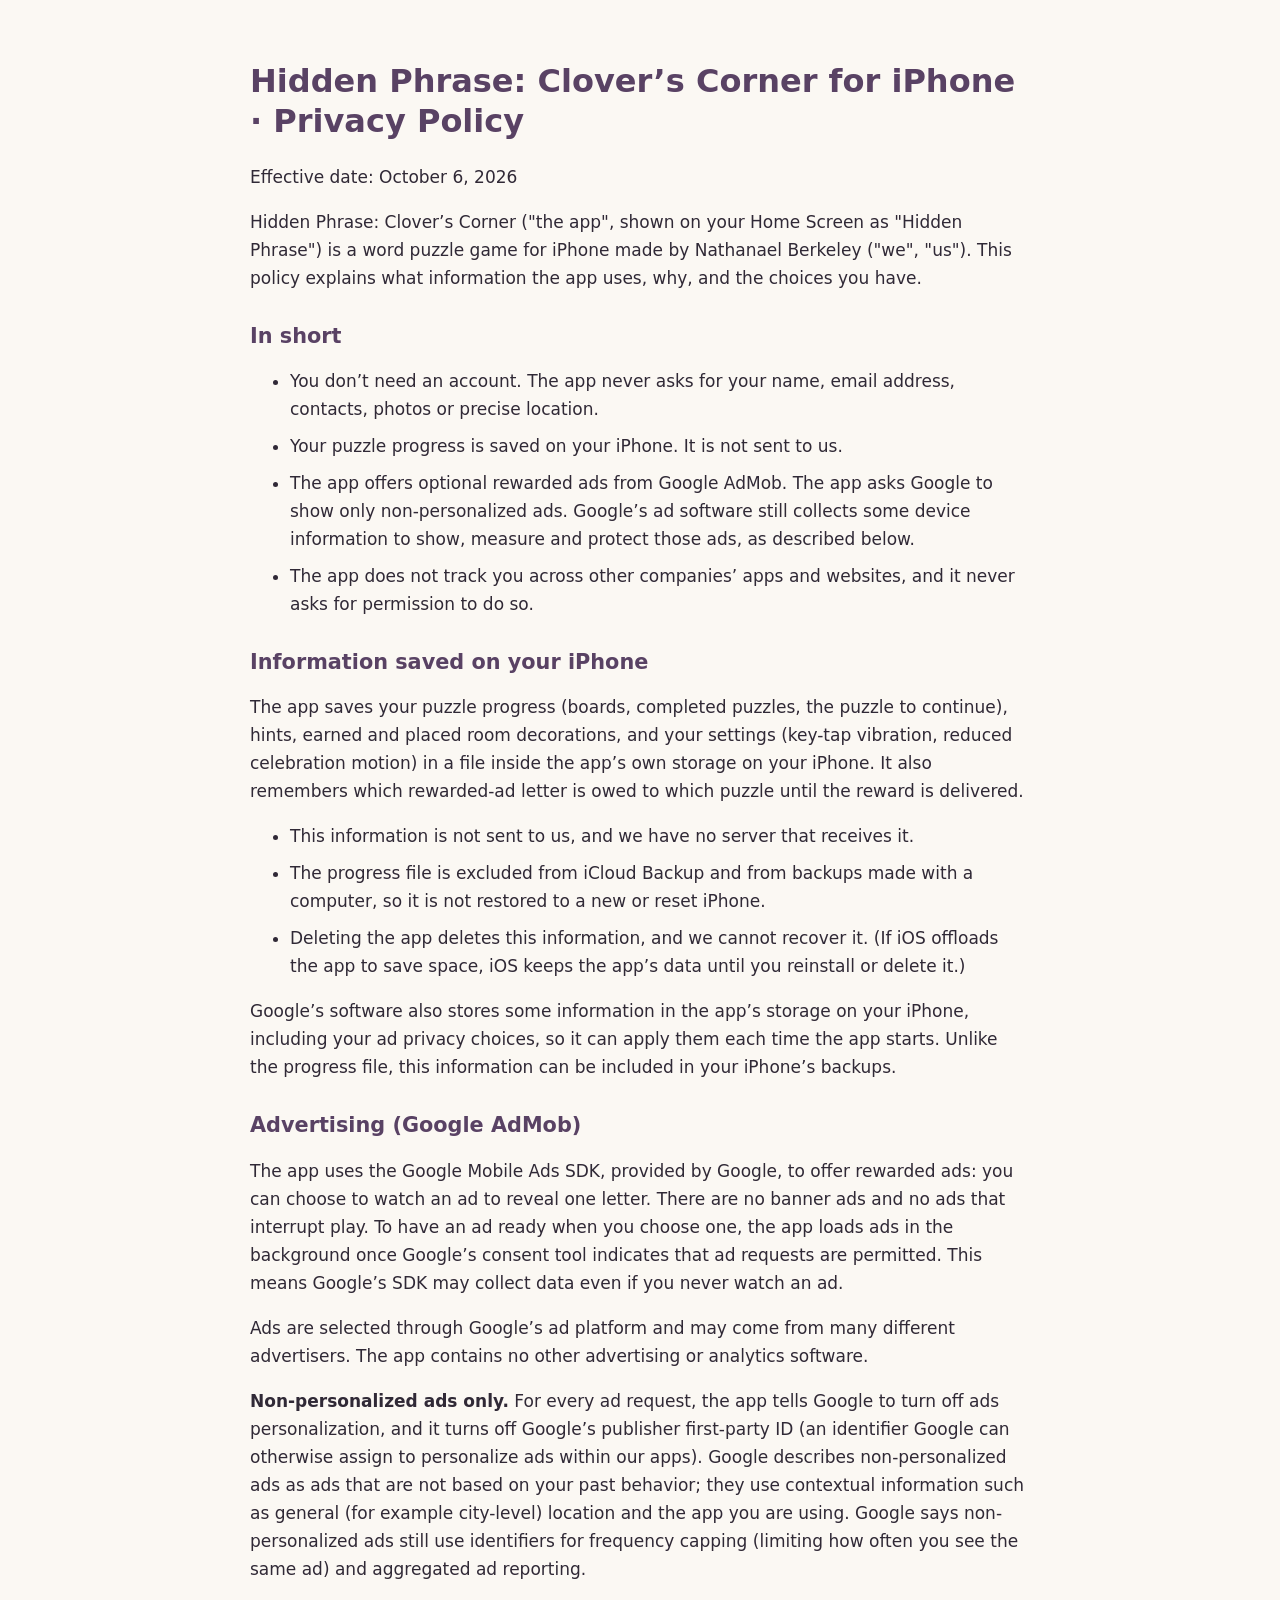
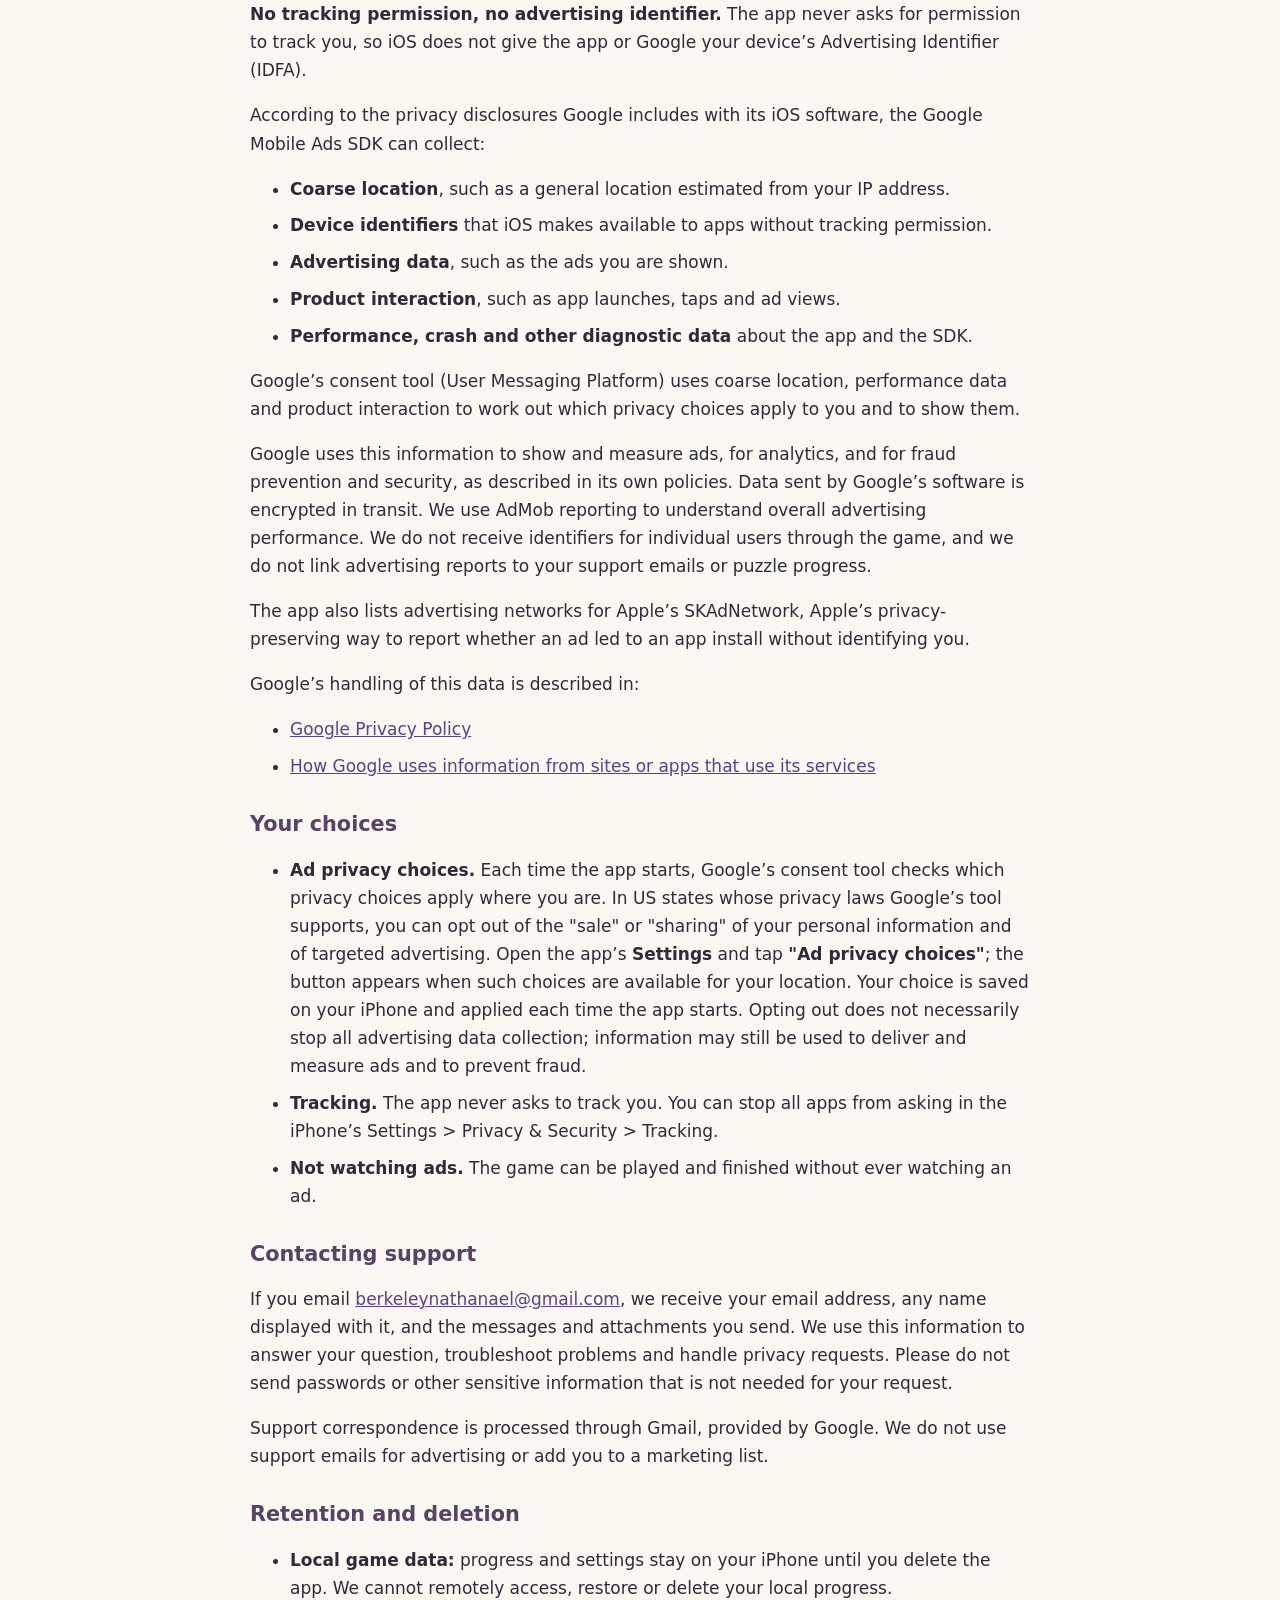
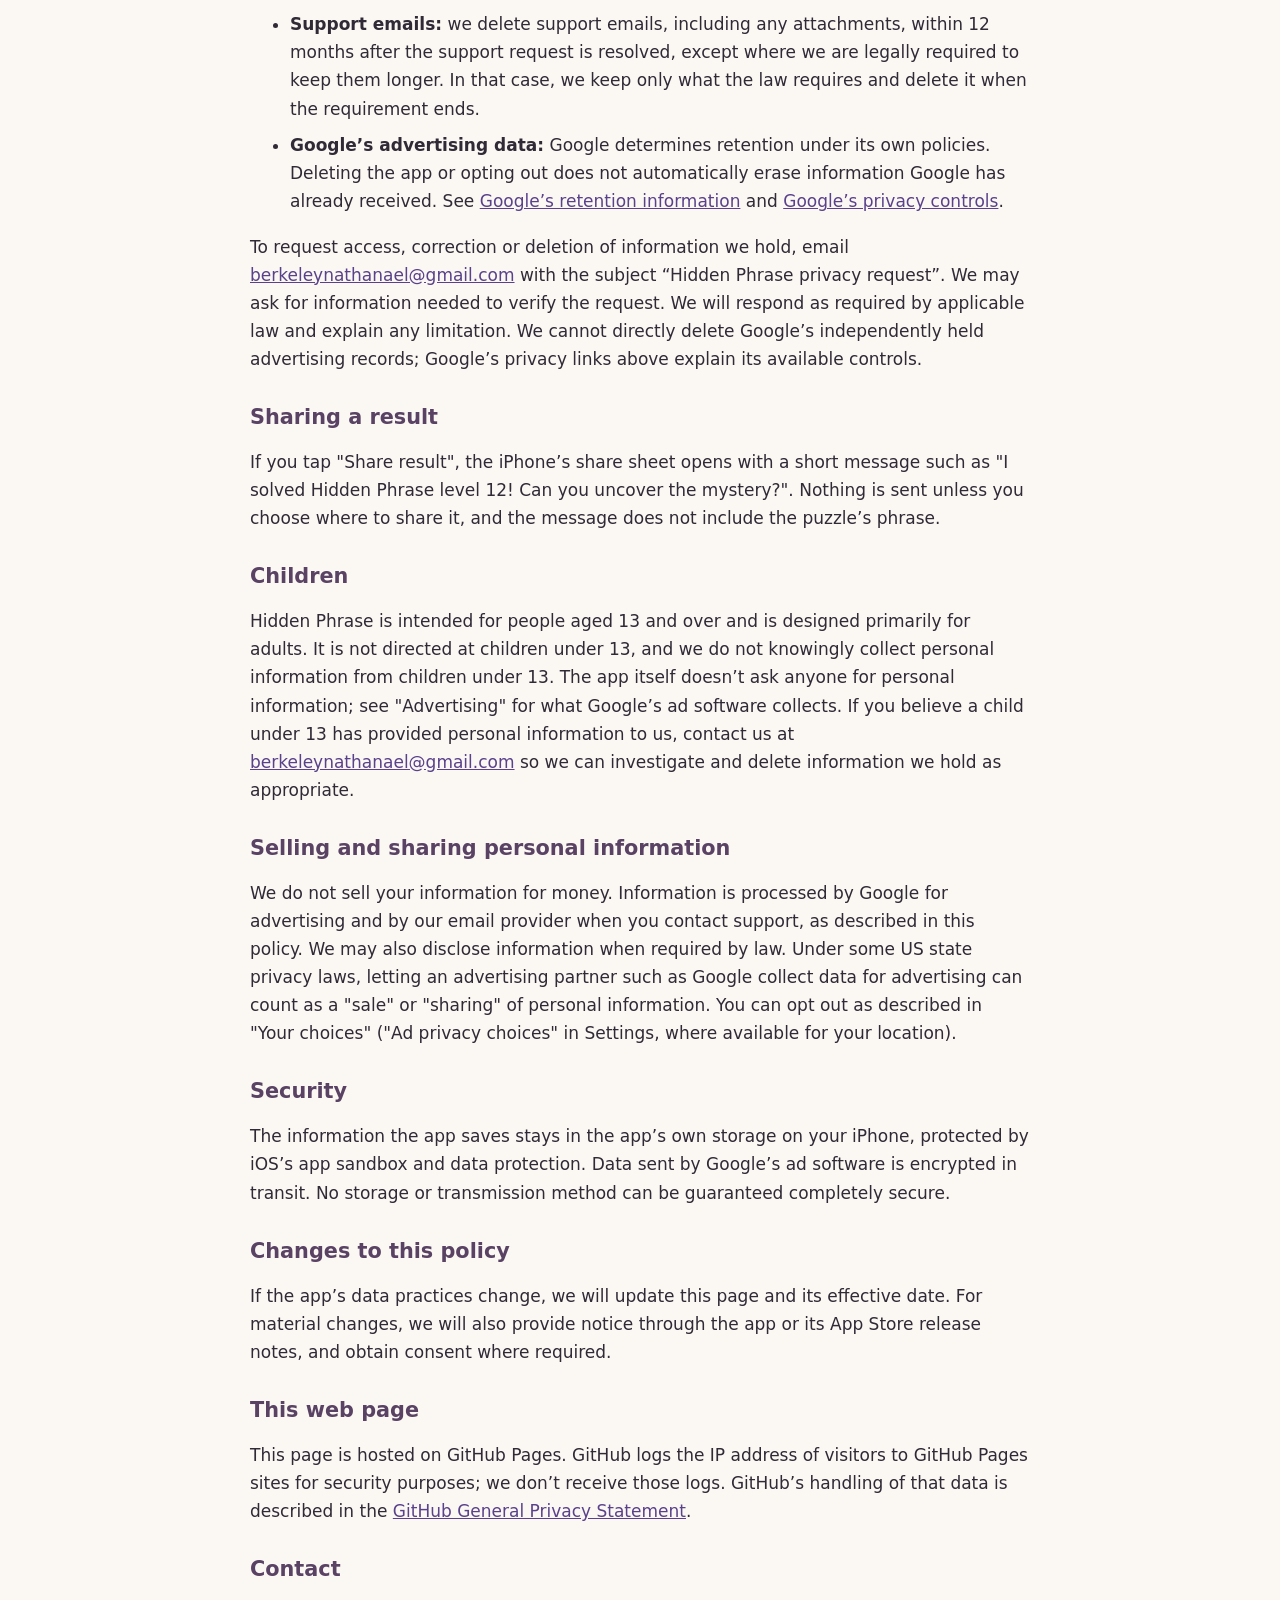
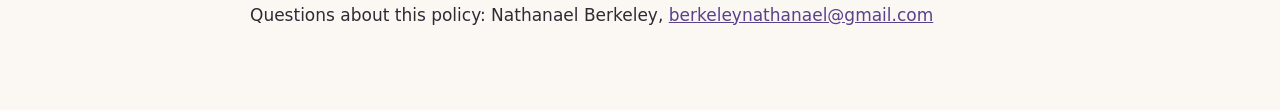
==== privacy-ios.html @ 1748b8f5 "Add files via upload" ====
<!doctype html><html lang="en"><head><meta charset="utf-8"><meta name="viewport" content="width=device-width,initial-scale=1"><title>Hidden Phrase: Clover’s Corner for iPhone · Privacy Policy</title><style>body{margin:0;background:#fbf8f3;color:#302936;font:17px/1.65 system-ui,sans-serif}main{max-width:780px;margin:auto;padding:40px 24px 64px}h1,h2{line-height:1.25;color:#594264}h1{font-size:2rem}h2{font-size:1.3rem;margin-top:2rem}a{color:#59418b;text-decoration:underline;overflow-wrap:anywhere}a:focus-visible{outline:3px solid #865da8;outline-offset:4px}li{margin-bottom:.55rem}@media print{body{background:white}main{padding:0}}</style></head><body><main><h1>Hidden Phrase: Clover’s Corner for iPhone · Privacy Policy</h1>
<p>Effective date: October 6, 2026</p>
<p>Hidden Phrase: Clover’s Corner (&quot;the app&quot;, shown on your Home Screen as &quot;Hidden Phrase&quot;) is a word puzzle game for iPhone made by Nathanael Berkeley (&quot;we&quot;, &quot;us&quot;). This policy explains what information the app uses, why, and the choices you have.</p>
<h2>In short</h2>
<ul><li>You don’t need an account. The app never asks for your name, email address, contacts, photos or precise location.</li><li>Your puzzle progress is saved on your iPhone. It is not sent to us.</li><li>The app offers optional rewarded ads from Google AdMob. The app asks Google to show only non-personalized ads. Google’s ad software still collects some device information to show, measure and protect those ads, as described below.</li><li>The app does not track you across other companies’ apps and websites, and it never asks for permission to do so.</li></ul>
<h2>Information saved on your iPhone</h2>
<p>The app saves your puzzle progress (boards, completed puzzles, the puzzle to continue), hints, earned and placed room decorations, and your settings (key-tap vibration, reduced celebration motion) in a file inside the app’s own storage on your iPhone. It also remembers which rewarded-ad letter is owed to which puzzle until the reward is delivered.</p>
<ul><li>This information is not sent to us, and we have no server that receives it.</li><li>The progress file is excluded from iCloud Backup and from backups made with a computer, so it is not restored to a new or reset iPhone.</li><li>Deleting the app deletes this information, and we cannot recover it. (If iOS offloads the app to save space, iOS keeps the app’s data until you reinstall or delete it.)</li></ul>
<p>Google’s software also stores some information in the app’s storage on your iPhone, including your ad privacy choices, so it can apply them each time the app starts. Unlike the progress file, this information can be included in your iPhone’s backups.</p>
<h2>Advertising (Google AdMob)</h2>
<p>The app uses the Google Mobile Ads SDK, provided by Google, to offer rewarded ads: you can choose to watch an ad to reveal one letter. There are no banner ads and no ads that interrupt play. To have an ad ready when you choose one, the app loads ads in the background once Google’s consent tool indicates that ad requests are permitted. This means Google’s SDK may collect data even if you never watch an ad.</p>
<p>Ads are selected through Google’s ad platform and may come from many different advertisers. The app contains no other advertising or analytics software.</p>
<p><strong>Non-personalized ads only.</strong> For every ad request, the app tells Google to turn off ads personalization, and it turns off Google’s publisher first-party ID (an identifier Google can otherwise assign to personalize ads within our apps). Google describes non-personalized ads as ads that are not based on your past behavior; they use contextual information such as general (for example city-level) location and the app you are using. Google says non-personalized ads still use identifiers for frequency capping (limiting how often you see the same ad) and aggregated ad reporting.</p>
<p><strong>No tracking permission, no advertising identifier.</strong> The app never asks for permission to track you, so iOS does not give the app or Google your device’s Advertising Identifier (IDFA).</p>
<p>According to the privacy disclosures Google includes with its iOS software, the Google Mobile Ads SDK can collect:</p>
<ul><li><strong>Coarse location</strong>, such as a general location estimated from your IP address.</li><li><strong>Device identifiers</strong> that iOS makes available to apps without tracking permission.</li><li><strong>Advertising data</strong>, such as the ads you are shown.</li><li><strong>Product interaction</strong>, such as app launches, taps and ad views.</li><li><strong>Performance, crash and other diagnostic data</strong> about the app and the SDK.</li></ul>
<p>Google’s consent tool (User Messaging Platform) uses coarse location, performance data and product interaction to work out which privacy choices apply to you and to show them.</p>
<p>Google uses this information to show and measure ads, for analytics, and for fraud prevention and security, as described in its own policies. Data sent by Google’s software is encrypted in transit. We use AdMob reporting to understand overall advertising performance. We do not receive identifiers for individual users through the game, and we do not link advertising reports to your support emails or puzzle progress.</p>
<p>The app also lists advertising networks for Apple’s SKAdNetwork, Apple’s privacy-preserving way to report whether an ad led to an app install without identifying you.</p>
<p>Google’s handling of this data is described in:</p>
<ul><li><a href="https://policies.google.com/privacy">Google Privacy Policy</a></li><li><a href="https://policies.google.com/technologies/partner-sites">How Google uses information from sites or apps that use its services</a></li></ul>
<h2>Your choices</h2>
<ul><li><strong>Ad privacy choices.</strong> Each time the app starts, Google’s consent tool checks which privacy choices apply where you are. In US states whose privacy laws Google’s tool supports, you can opt out of the &quot;sale&quot; or &quot;sharing&quot; of your personal information and of targeted advertising. Open the app’s <strong>Settings</strong> and tap <strong>&quot;Ad privacy choices&quot;</strong>; the button appears when such choices are available for your location. Your choice is saved on your iPhone and applied each time the app starts. Opting out does not necessarily stop all advertising data collection; information may still be used to deliver and measure ads and to prevent fraud.</li><li><strong>Tracking.</strong> The app never asks to track you. You can stop all apps from asking in the iPhone’s Settings &gt; Privacy &amp; Security &gt; Tracking.</li><li><strong>Not watching ads.</strong> The game can be played and finished without ever watching an ad.</li></ul>
<h2>Contacting support</h2>
<p>If you email <a href="mailto:berkeleynathanael@gmail.com">berkeleynathanael@gmail.com</a>, we receive your email address, any name displayed with it, and the messages and attachments you send. We use this information to answer your question, troubleshoot problems and handle privacy requests. Please do not send passwords or other sensitive information that is not needed for your request.</p>
<p>Support correspondence is processed through Gmail, provided by Google. We do not use support emails for advertising or add you to a marketing list.</p>
<h2>Retention and deletion</h2>
<ul><li><strong>Local game data:</strong> progress and settings stay on your iPhone until you delete the app. We cannot remotely access, restore or delete your local progress.</li><li><strong>Support emails:</strong> we delete support emails, including any attachments, within 12 months after the support request is resolved, except where we are legally required to keep them longer. In that case, we keep only what the law requires and delete it when the requirement ends.</li><li><strong>Google’s advertising data:</strong> Google determines retention under its own policies. Deleting the app or opting out does not automatically erase information Google has already received. See <a href="https://policies.google.com/technologies/retention">Google’s retention information</a> and <a href="https://policies.google.com/privacy#infochoices">Google’s privacy controls</a>.</li></ul>
<p>To request access, correction or deletion of information we hold, email <a href="mailto:berkeleynathanael@gmail.com">berkeleynathanael@gmail.com</a> with the subject “Hidden Phrase privacy request”. We may ask for information needed to verify the request. We will respond as required by applicable law and explain any limitation. We cannot directly delete Google’s independently held advertising records; Google’s privacy links above explain its available controls.</p>
<h2>Sharing a result</h2>
<p>If you tap &quot;Share result&quot;, the iPhone’s share sheet opens with a short message such as &quot;I solved Hidden Phrase level 12! Can you uncover the mystery?&quot;. Nothing is sent unless you choose where to share it, and the message does not include the puzzle’s phrase.</p>
<h2>Children</h2>
<p>Hidden Phrase is intended for people aged 13 and over and is designed primarily for adults. It is not directed at children under 13, and we do not knowingly collect personal information from children under 13. The app itself doesn’t ask anyone for personal information; see &quot;Advertising&quot; for what Google’s ad software collects. If you believe a child under 13 has provided personal information to us, contact us at <a href="mailto:berkeleynathanael@gmail.com">berkeleynathanael@gmail.com</a> so we can investigate and delete information we hold as appropriate.</p>
<h2>Selling and sharing personal information</h2>
<p>We do not sell your information for money. Information is processed by Google for advertising and by our email provider when you contact support, as described in this policy. We may also disclose information when required by law. Under some US state privacy laws, letting an advertising partner such as Google collect data for advertising can count as a &quot;sale&quot; or &quot;sharing&quot; of personal information. You can opt out as described in &quot;Your choices&quot; (&quot;Ad privacy choices&quot; in Settings, where available for your location).</p>
<h2>Security</h2>
<p>The information the app saves stays in the app’s own storage on your iPhone, protected by iOS’s app sandbox and data protection. Data sent by Google’s ad software is encrypted in transit. No storage or transmission method can be guaranteed completely secure.</p>
<h2>Changes to this policy</h2>
<p>If the app’s data practices change, we will update this page and its effective date. For material changes, we will also provide notice through the app or its App Store release notes, and obtain consent where required.</p>
<h2>This web page</h2>
<p>This page is hosted on GitHub Pages. GitHub logs the IP address of visitors to GitHub Pages sites for security purposes; we don’t receive those logs. GitHub’s handling of that data is described in the <a href="https://docs.github.com/en/site-policy/privacy-policies/github-general-privacy-statement">GitHub General Privacy Statement</a>.</p>
<h2>Contact</h2>
<p>Questions about this policy: Nathanael Berkeley, <a href="mailto:berkeleynathanael@gmail.com">berkeleynathanael@gmail.com</a>
</p></main></body></html>
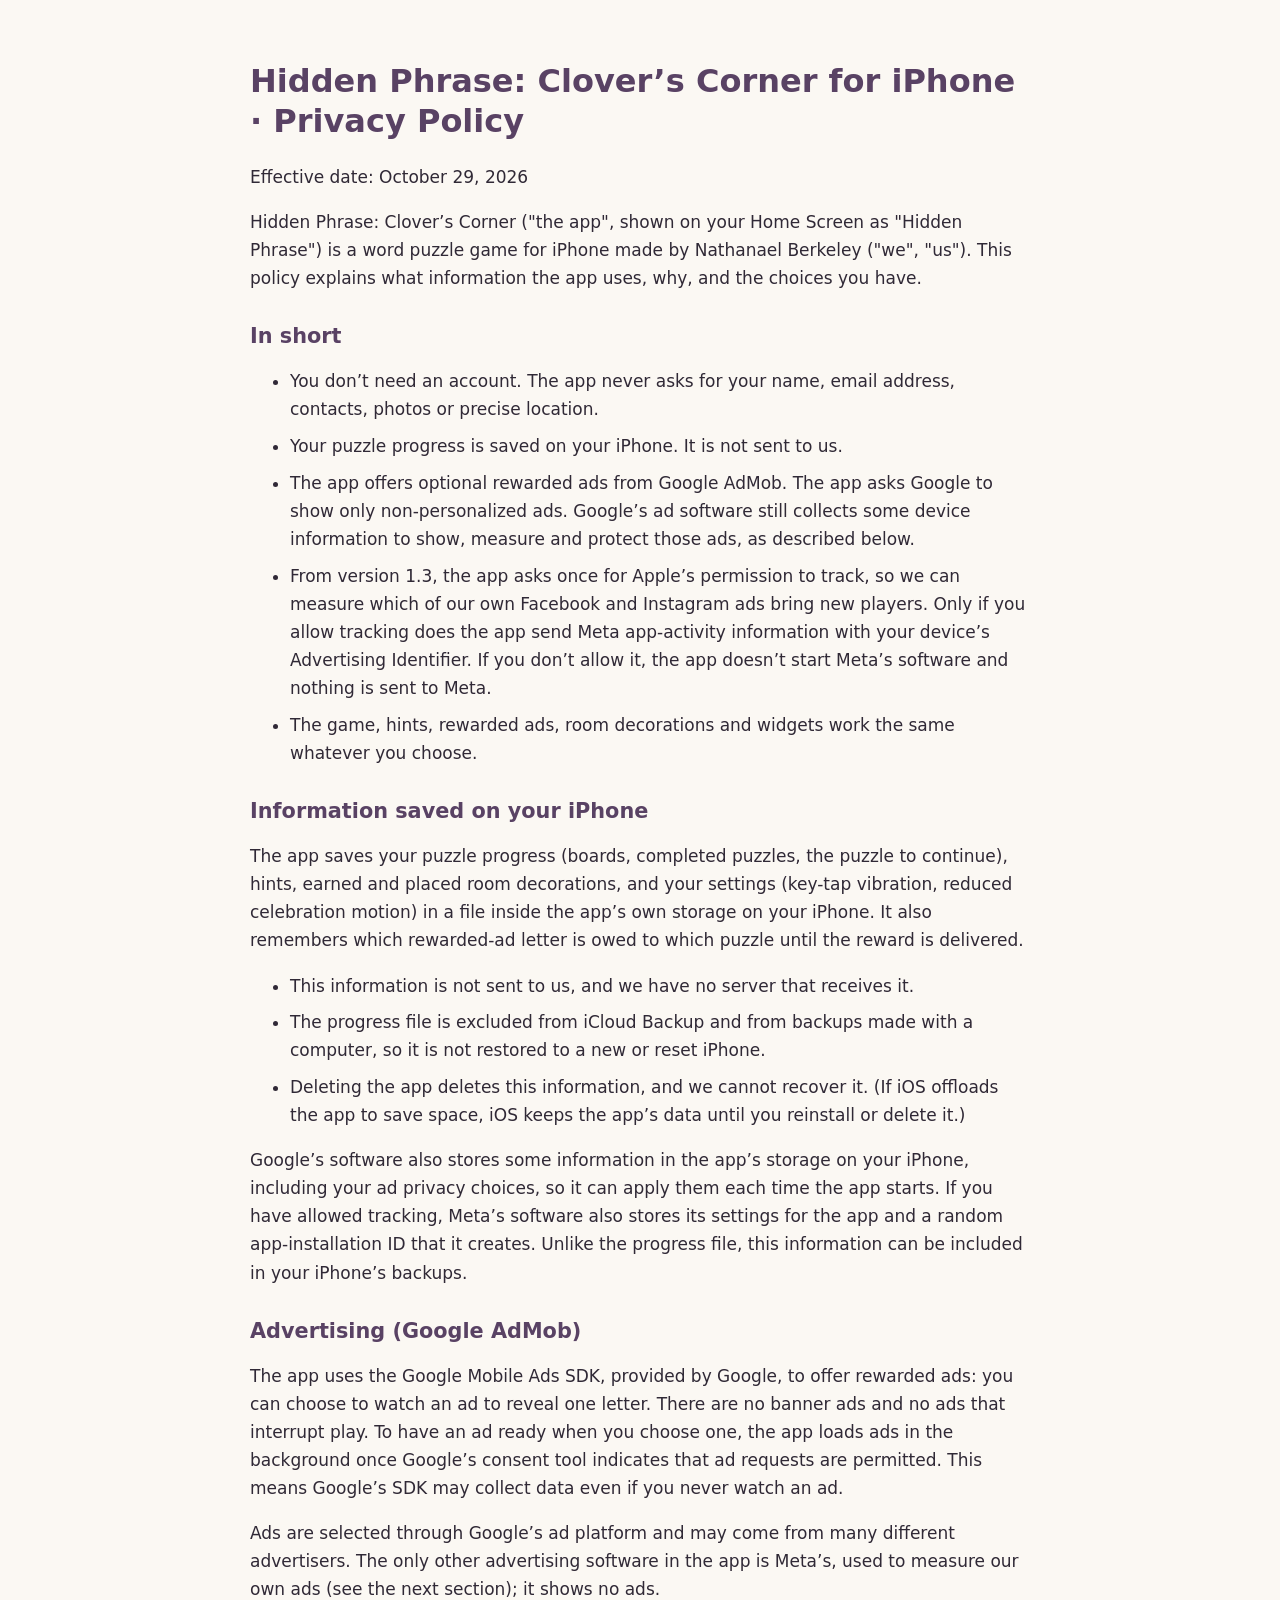
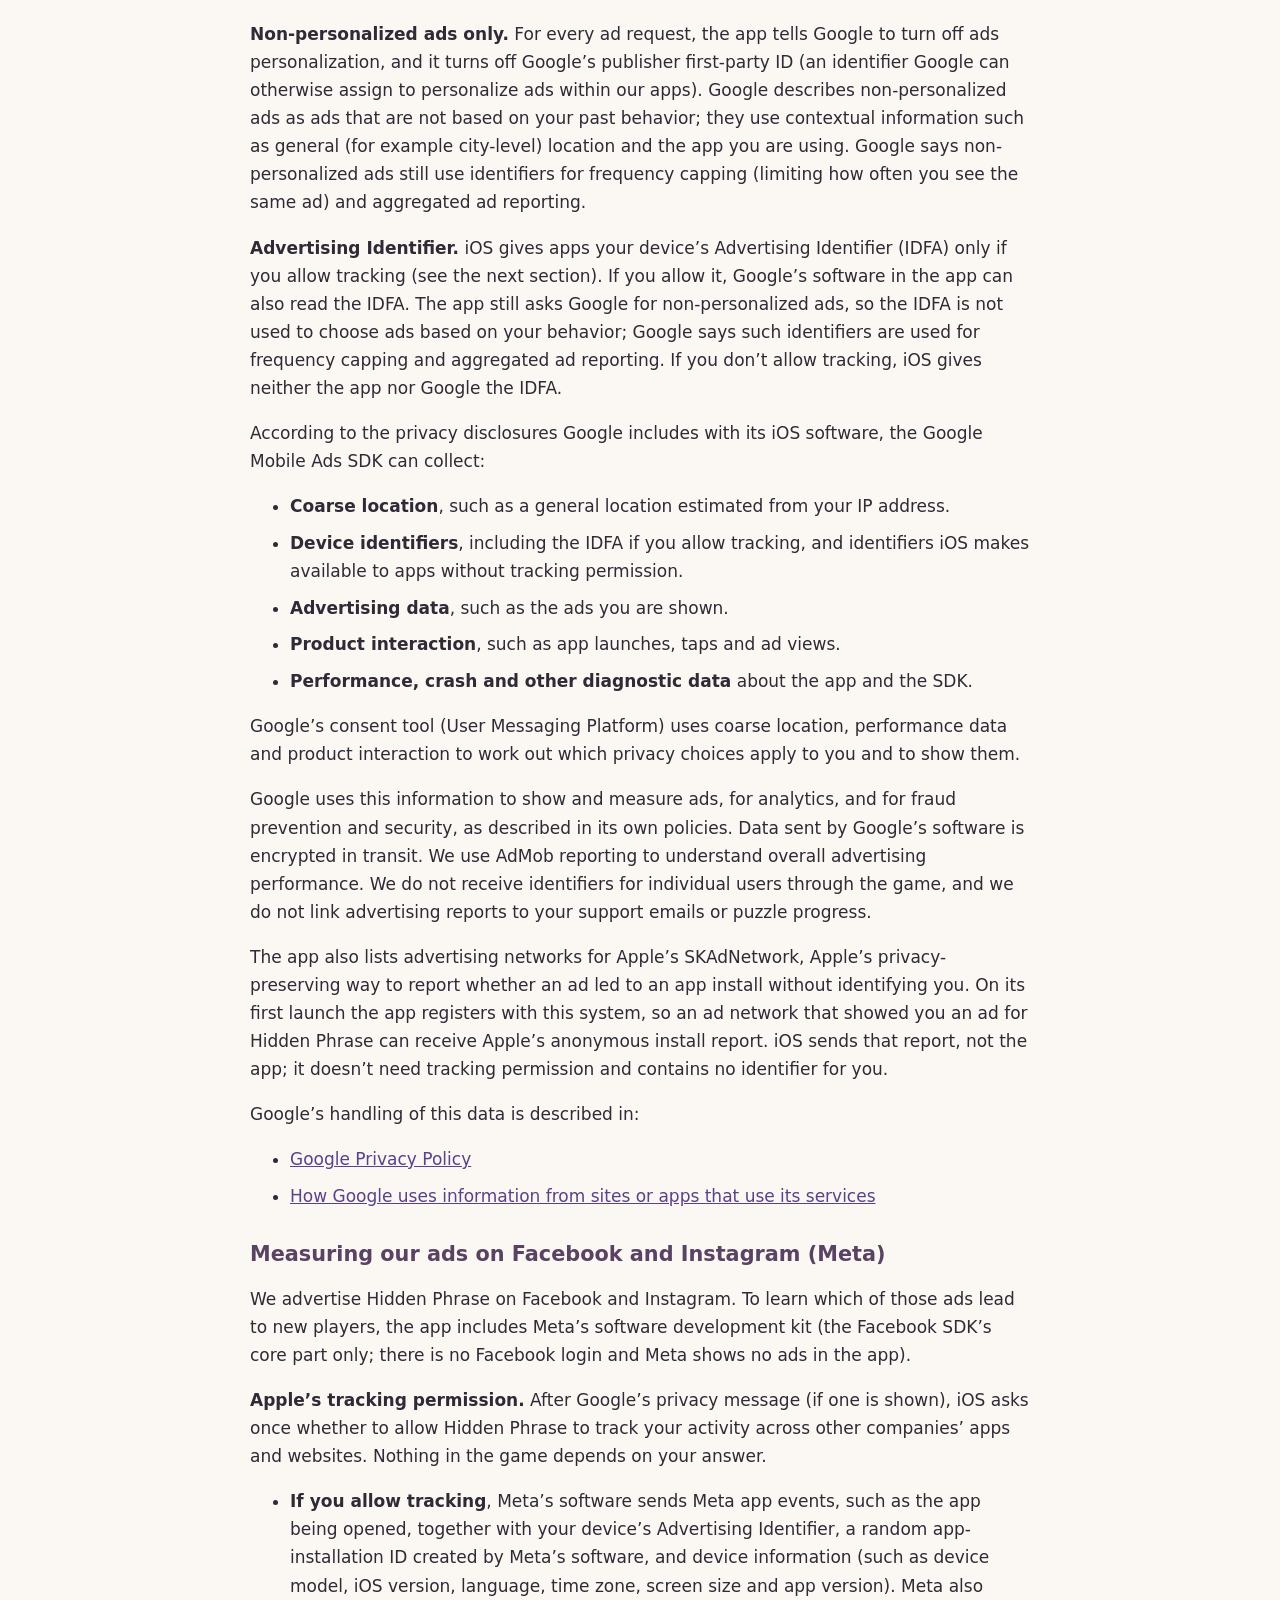
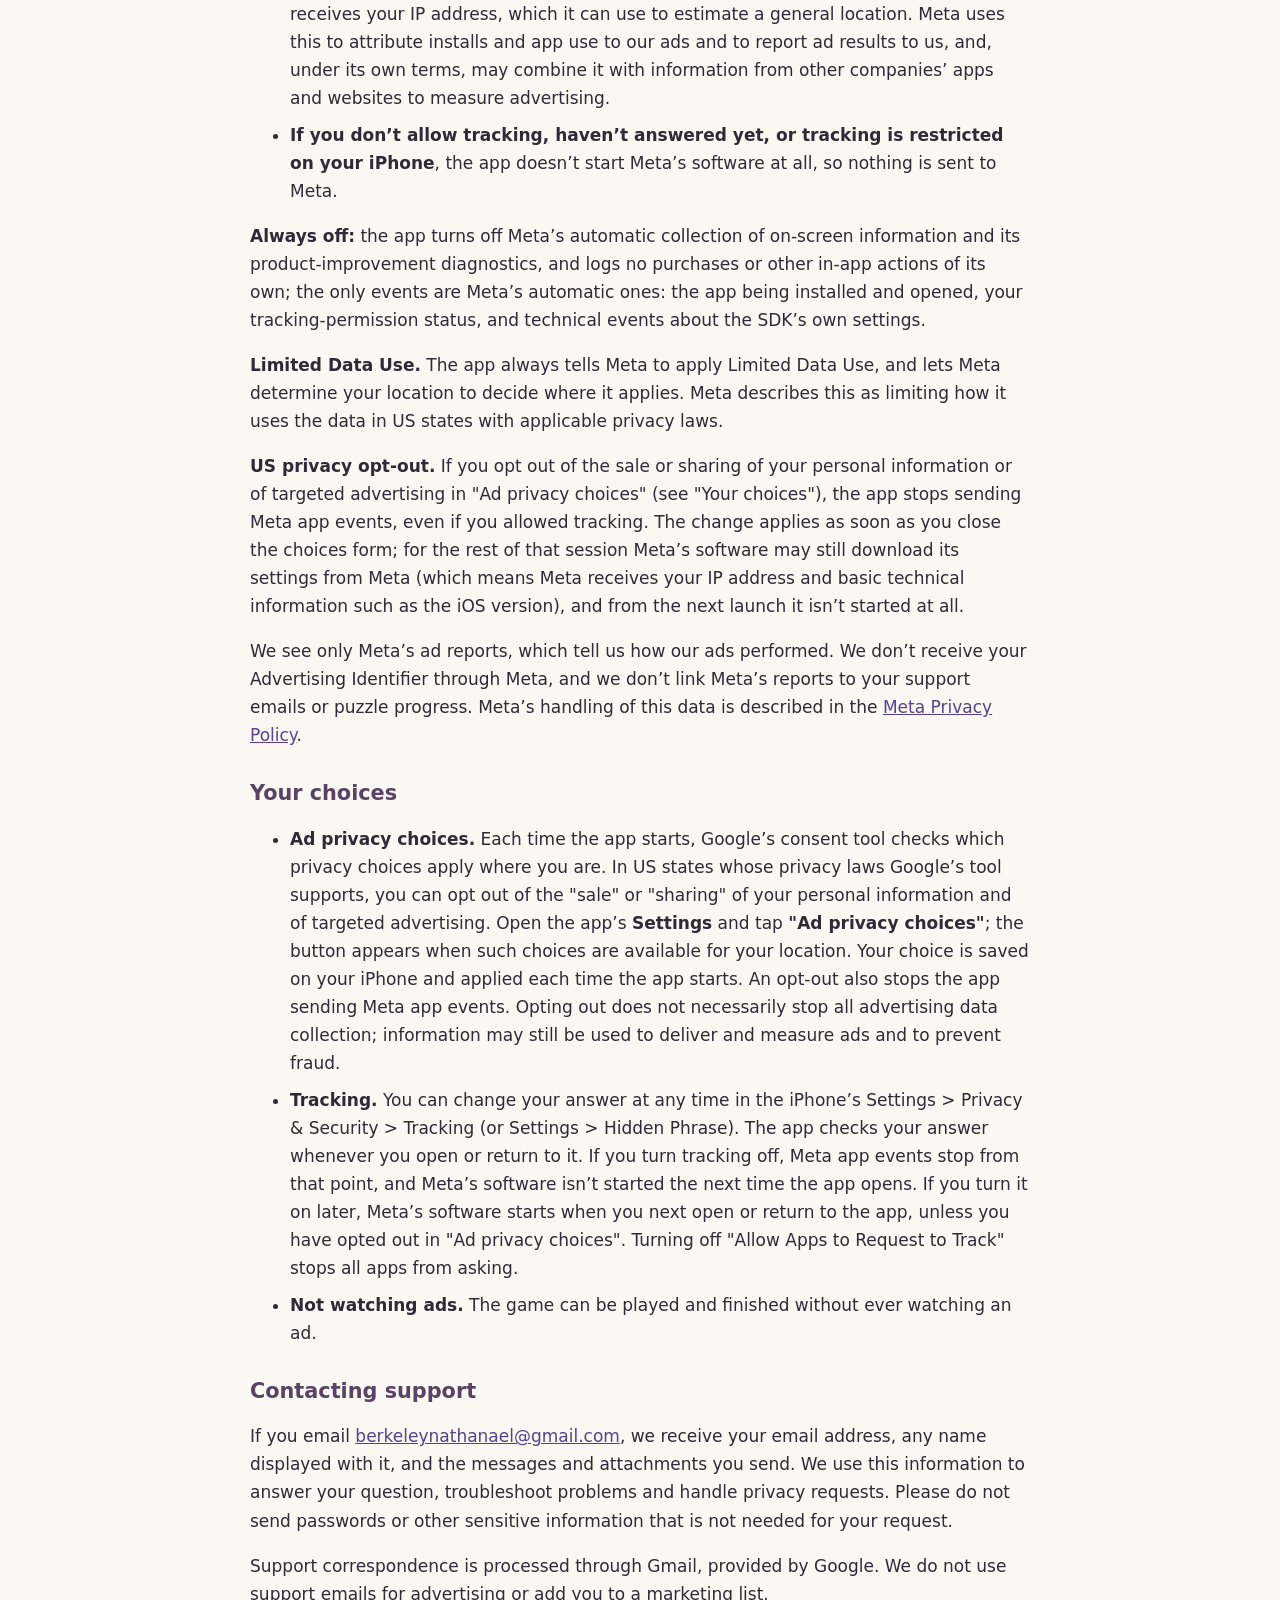
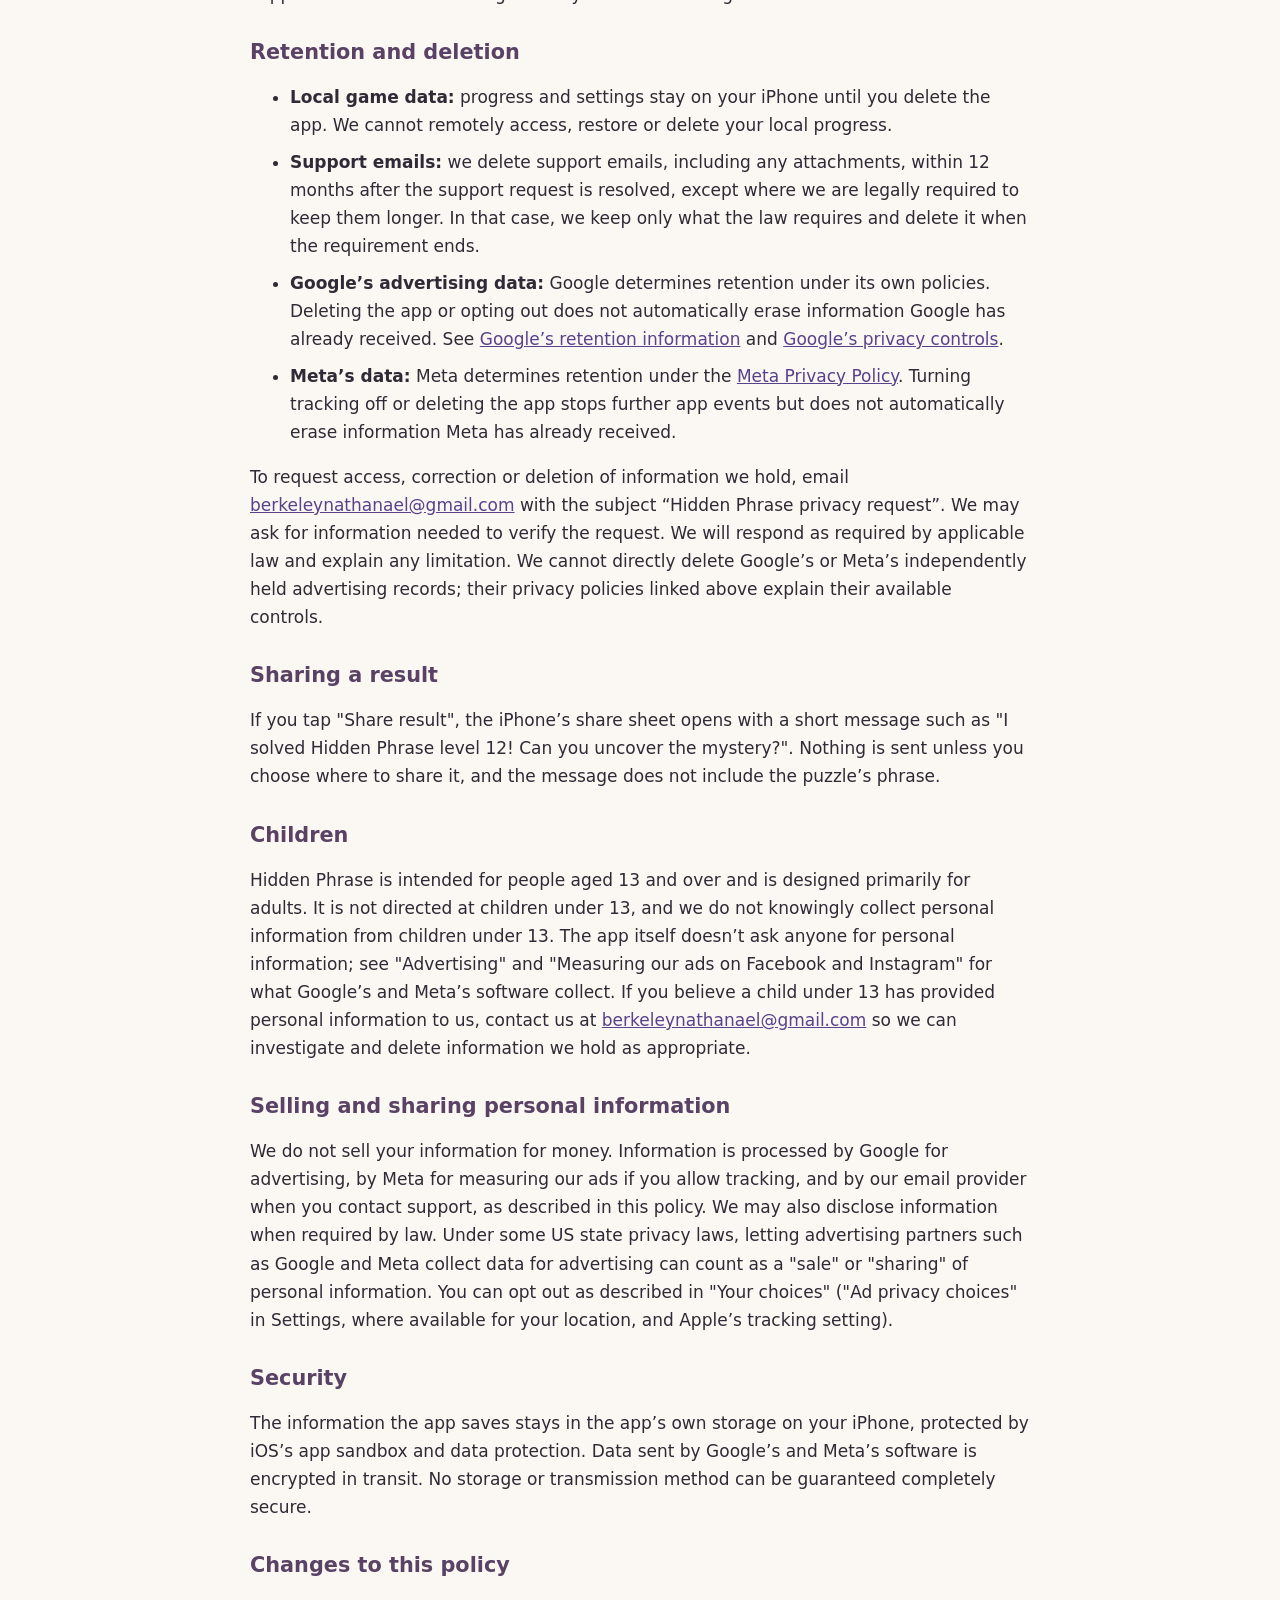
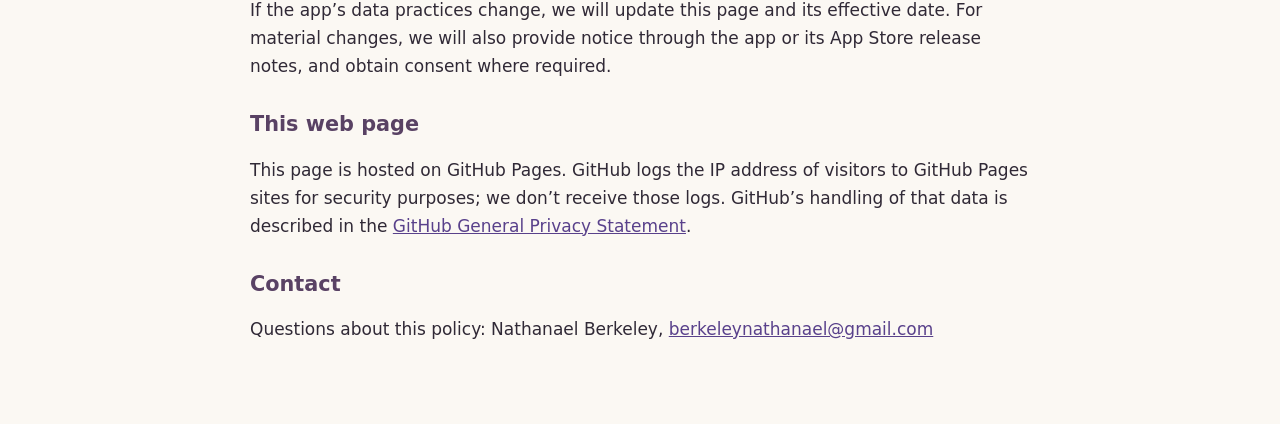
==== commit f97df406: "Add files via upload Update iOS privacy policy for version 1.3" ====
--- a/privacy-ios.html
+++ b/privacy-ios.html
@@ -1,40 +1,48 @@
 <!doctype html><html lang="en"><head><meta charset="utf-8"><meta name="viewport" content="width=device-width,initial-scale=1"><title>Hidden Phrase: Clover’s Corner for iPhone · Privacy Policy</title><style>body{margin:0;background:#fbf8f3;color:#302936;font:17px/1.65 system-ui,sans-serif}main{max-width:780px;margin:auto;padding:40px 24px 64px}h1,h2{line-height:1.25;color:#594264}h1{font-size:2rem}h2{font-size:1.3rem;margin-top:2rem}a{color:#59418b;text-decoration:underline;overflow-wrap:anywhere}a:focus-visible{outline:3px solid #865da8;outline-offset:4px}li{margin-bottom:.55rem}@media print{body{background:white}main{padding:0}}</style></head><body><main><h1>Hidden Phrase: Clover’s Corner for iPhone · Privacy Policy</h1>
-<p>Effective date: October 6, 2026</p>
+<p>Effective date: October 29, 2026</p>
 <p>Hidden Phrase: Clover’s Corner (&quot;the app&quot;, shown on your Home Screen as &quot;Hidden Phrase&quot;) is a word puzzle game for iPhone made by Nathanael Berkeley (&quot;we&quot;, &quot;us&quot;). This policy explains what information the app uses, why, and the choices you have.</p>
 <h2>In short</h2>
-<ul><li>You don’t need an account. The app never asks for your name, email address, contacts, photos or precise location.</li><li>Your puzzle progress is saved on your iPhone. It is not sent to us.</li><li>The app offers optional rewarded ads from Google AdMob. The app asks Google to show only non-personalized ads. Google’s ad software still collects some device information to show, measure and protect those ads, as described below.</li><li>The app does not track you across other companies’ apps and websites, and it never asks for permission to do so.</li></ul>
+<ul><li>You don’t need an account. The app never asks for your name, email address, contacts, photos or precise location.</li><li>Your puzzle progress is saved on your iPhone. It is not sent to us.</li><li>The app offers optional rewarded ads from Google AdMob. The app asks Google to show only non-personalized ads. Google’s ad software still collects some device information to show, measure and protect those ads, as described below.</li><li>From version 1.3, the app asks once for Apple’s permission to track, so we can measure which of our own Facebook and Instagram ads bring new players. Only if you allow tracking does the app send Meta app-activity information with your device’s Advertising Identifier. If you don’t allow it, the app doesn’t start Meta’s software and nothing is sent to Meta.</li><li>The game, hints, rewarded ads, room decorations and widgets work the same whatever you choose.</li></ul>
 <h2>Information saved on your iPhone</h2>
 <p>The app saves your puzzle progress (boards, completed puzzles, the puzzle to continue), hints, earned and placed room decorations, and your settings (key-tap vibration, reduced celebration motion) in a file inside the app’s own storage on your iPhone. It also remembers which rewarded-ad letter is owed to which puzzle until the reward is delivered.</p>
 <ul><li>This information is not sent to us, and we have no server that receives it.</li><li>The progress file is excluded from iCloud Backup and from backups made with a computer, so it is not restored to a new or reset iPhone.</li><li>Deleting the app deletes this information, and we cannot recover it. (If iOS offloads the app to save space, iOS keeps the app’s data until you reinstall or delete it.)</li></ul>
-<p>Google’s software also stores some information in the app’s storage on your iPhone, including your ad privacy choices, so it can apply them each time the app starts. Unlike the progress file, this information can be included in your iPhone’s backups.</p>
+<p>Google’s software also stores some information in the app’s storage on your iPhone, including your ad privacy choices, so it can apply them each time the app starts. If you have allowed tracking, Meta’s software also stores its settings for the app and a random app-installation ID that it creates. Unlike the progress file, this information can be included in your iPhone’s backups.</p>
 <h2>Advertising (Google AdMob)</h2>
 <p>The app uses the Google Mobile Ads SDK, provided by Google, to offer rewarded ads: you can choose to watch an ad to reveal one letter. There are no banner ads and no ads that interrupt play. To have an ad ready when you choose one, the app loads ads in the background once Google’s consent tool indicates that ad requests are permitted. This means Google’s SDK may collect data even if you never watch an ad.</p>
-<p>Ads are selected through Google’s ad platform and may come from many different advertisers. The app contains no other advertising or analytics software.</p>
+<p>Ads are selected through Google’s ad platform and may come from many different advertisers. The only other advertising software in the app is Meta’s, used to measure our own ads (see the next section); it shows no ads.</p>
 <p><strong>Non-personalized ads only.</strong> For every ad request, the app tells Google to turn off ads personalization, and it turns off Google’s publisher first-party ID (an identifier Google can otherwise assign to personalize ads within our apps). Google describes non-personalized ads as ads that are not based on your past behavior; they use contextual information such as general (for example city-level) location and the app you are using. Google says non-personalized ads still use identifiers for frequency capping (limiting how often you see the same ad) and aggregated ad reporting.</p>
-<p><strong>No tracking permission, no advertising identifier.</strong> The app never asks for permission to track you, so iOS does not give the app or Google your device’s Advertising Identifier (IDFA).</p>
+<p><strong>Advertising Identifier.</strong> iOS gives apps your device’s Advertising Identifier (IDFA) only if you allow tracking (see the next section). If you allow it, Google’s software in the app can also read the IDFA. The app still asks Google for non-personalized ads, so the IDFA is not used to choose ads based on your behavior; Google says such identifiers are used for frequency capping and aggregated ad reporting. If you don’t allow tracking, iOS gives neither the app nor Google the IDFA.</p>
 <p>According to the privacy disclosures Google includes with its iOS software, the Google Mobile Ads SDK can collect:</p>
-<ul><li><strong>Coarse location</strong>, such as a general location estimated from your IP address.</li><li><strong>Device identifiers</strong> that iOS makes available to apps without tracking permission.</li><li><strong>Advertising data</strong>, such as the ads you are shown.</li><li><strong>Product interaction</strong>, such as app launches, taps and ad views.</li><li><strong>Performance, crash and other diagnostic data</strong> about the app and the SDK.</li></ul>
+<ul><li><strong>Coarse location</strong>, such as a general location estimated from your IP address.</li><li><strong>Device identifiers</strong>, including the IDFA if you allow tracking, and identifiers iOS makes available to apps without tracking permission.</li><li><strong>Advertising data</strong>, such as the ads you are shown.</li><li><strong>Product interaction</strong>, such as app launches, taps and ad views.</li><li><strong>Performance, crash and other diagnostic data</strong> about the app and the SDK.</li></ul>
 <p>Google’s consent tool (User Messaging Platform) uses coarse location, performance data and product interaction to work out which privacy choices apply to you and to show them.</p>
 <p>Google uses this information to show and measure ads, for analytics, and for fraud prevention and security, as described in its own policies. Data sent by Google’s software is encrypted in transit. We use AdMob reporting to understand overall advertising performance. We do not receive identifiers for individual users through the game, and we do not link advertising reports to your support emails or puzzle progress.</p>
-<p>The app also lists advertising networks for Apple’s SKAdNetwork, Apple’s privacy-preserving way to report whether an ad led to an app install without identifying you.</p>
+<p>The app also lists advertising networks for Apple’s SKAdNetwork, Apple’s privacy-preserving way to report whether an ad led to an app install without identifying you. On its first launch the app registers with this system, so an ad network that showed you an ad for Hidden Phrase can receive Apple’s anonymous install report. iOS sends that report, not the app; it doesn’t need tracking permission and contains no identifier for you.</p>
 <p>Google’s handling of this data is described in:</p>
 <ul><li><a href="https://policies.google.com/privacy">Google Privacy Policy</a></li><li><a href="https://policies.google.com/technologies/partner-sites">How Google uses information from sites or apps that use its services</a></li></ul>
+<h2>Measuring our ads on Facebook and Instagram (Meta)</h2>
+<p>We advertise Hidden Phrase on Facebook and Instagram. To learn which of those ads lead to new players, the app includes Meta’s software development kit (the Facebook SDK’s core part only; there is no Facebook login and Meta shows no ads in the app).</p>
+<p><strong>Apple’s tracking permission.</strong> After Google’s privacy message (if one is shown), iOS asks once whether to allow Hidden Phrase to track your activity across other companies’ apps and websites. Nothing in the game depends on your answer.</p>
+<ul><li><strong>If you allow tracking</strong>, Meta’s software sends Meta app events, such as the app being opened, together with your device’s Advertising Identifier, a random app-installation ID created by Meta’s software, and device information (such as device model, iOS version, language, time zone, screen size and app version). Meta also receives your IP address, which it can use to estimate a general location. Meta uses this to attribute installs and app use to our ads and to report ad results to us, and, under its own terms, may combine it with information from other companies’ apps and websites to measure advertising.</li><li><strong>If you don’t allow tracking, haven’t answered yet, or tracking is restricted on your iPhone</strong>, the app doesn’t start Meta’s software at all, so nothing is sent to Meta.</li></ul>
+<p><strong>Always off:</strong> the app turns off Meta’s automatic collection of on-screen information and its product-improvement diagnostics, and logs no purchases or other in-app actions of its own; the only events are Meta’s automatic ones: the app being installed and opened, your tracking-permission status, and technical events about the SDK’s own settings.</p>
+<p><strong>Limited Data Use.</strong> The app always tells Meta to apply Limited Data Use, and lets Meta determine your location to decide where it applies. Meta describes this as limiting how it uses the data in US states with applicable privacy laws.</p>
+<p><strong>US privacy opt-out.</strong> If you opt out of the sale or sharing of your personal information or of targeted advertising in &quot;Ad privacy choices&quot; (see &quot;Your choices&quot;), the app stops sending Meta app events, even if you allowed tracking. The change applies as soon as you close the choices form; for the rest of that session Meta’s software may still download its settings from Meta (which means Meta receives your IP address and basic technical information such as the iOS version), and from the next launch it isn’t started at all.</p>
+<p>We see only Meta’s ad reports, which tell us how our ads performed. We don’t receive your Advertising Identifier through Meta, and we don’t link Meta’s reports to your support emails or puzzle progress. Meta’s handling of this data is described in the <a href="https://www.facebook.com/privacy/policy/">Meta Privacy Policy</a>.</p>
 <h2>Your choices</h2>
-<ul><li><strong>Ad privacy choices.</strong> Each time the app starts, Google’s consent tool checks which privacy choices apply where you are. In US states whose privacy laws Google’s tool supports, you can opt out of the &quot;sale&quot; or &quot;sharing&quot; of your personal information and of targeted advertising. Open the app’s <strong>Settings</strong> and tap <strong>&quot;Ad privacy choices&quot;</strong>; the button appears when such choices are available for your location. Your choice is saved on your iPhone and applied each time the app starts. Opting out does not necessarily stop all advertising data collection; information may still be used to deliver and measure ads and to prevent fraud.</li><li><strong>Tracking.</strong> The app never asks to track you. You can stop all apps from asking in the iPhone’s Settings &gt; Privacy &amp; Security &gt; Tracking.</li><li><strong>Not watching ads.</strong> The game can be played and finished without ever watching an ad.</li></ul>
+<ul><li><strong>Ad privacy choices.</strong> Each time the app starts, Google’s consent tool checks which privacy choices apply where you are. In US states whose privacy laws Google’s tool supports, you can opt out of the &quot;sale&quot; or &quot;sharing&quot; of your personal information and of targeted advertising. Open the app’s <strong>Settings</strong> and tap <strong>&quot;Ad privacy choices&quot;</strong>; the button appears when such choices are available for your location. Your choice is saved on your iPhone and applied each time the app starts. An opt-out also stops the app sending Meta app events. Opting out does not necessarily stop all advertising data collection; information may still be used to deliver and measure ads and to prevent fraud.</li><li><strong>Tracking.</strong> You can change your answer at any time in the iPhone’s Settings &gt; Privacy &amp; Security &gt; Tracking (or Settings &gt; Hidden Phrase). The app checks your answer whenever you open or return to it. If you turn tracking off, Meta app events stop from that point, and Meta’s software isn’t started the next time the app opens. If you turn it on later, Meta’s software starts when you next open or return to the app, unless you have opted out in &quot;Ad privacy choices&quot;. Turning off &quot;Allow Apps to Request to Track&quot; stops all apps from asking.</li><li><strong>Not watching ads.</strong> The game can be played and finished without ever watching an ad.</li></ul>
 <h2>Contacting support</h2>
 <p>If you email <a href="mailto:berkeleynathanael@gmail.com">berkeleynathanael@gmail.com</a>, we receive your email address, any name displayed with it, and the messages and attachments you send. We use this information to answer your question, troubleshoot problems and handle privacy requests. Please do not send passwords or other sensitive information that is not needed for your request.</p>
 <p>Support correspondence is processed through Gmail, provided by Google. We do not use support emails for advertising or add you to a marketing list.</p>
 <h2>Retention and deletion</h2>
-<ul><li><strong>Local game data:</strong> progress and settings stay on your iPhone until you delete the app. We cannot remotely access, restore or delete your local progress.</li><li><strong>Support emails:</strong> we delete support emails, including any attachments, within 12 months after the support request is resolved, except where we are legally required to keep them longer. In that case, we keep only what the law requires and delete it when the requirement ends.</li><li><strong>Google’s advertising data:</strong> Google determines retention under its own policies. Deleting the app or opting out does not automatically erase information Google has already received. See <a href="https://policies.google.com/technologies/retention">Google’s retention information</a> and <a href="https://policies.google.com/privacy#infochoices">Google’s privacy controls</a>.</li></ul>
-<p>To request access, correction or deletion of information we hold, email <a href="mailto:berkeleynathanael@gmail.com">berkeleynathanael@gmail.com</a> with the subject “Hidden Phrase privacy request”. We may ask for information needed to verify the request. We will respond as required by applicable law and explain any limitation. We cannot directly delete Google’s independently held advertising records; Google’s privacy links above explain its available controls.</p>
+<ul><li><strong>Local game data:</strong> progress and settings stay on your iPhone until you delete the app. We cannot remotely access, restore or delete your local progress.</li><li><strong>Support emails:</strong> we delete support emails, including any attachments, within 12 months after the support request is resolved, except where we are legally required to keep them longer. In that case, we keep only what the law requires and delete it when the requirement ends.</li><li><strong>Google’s advertising data:</strong> Google determines retention under its own policies. Deleting the app or opting out does not automatically erase information Google has already received. See <a href="https://policies.google.com/technologies/retention">Google’s retention information</a> and <a href="https://policies.google.com/privacy#infochoices">Google’s privacy controls</a>.</li><li><strong>Meta’s data:</strong> Meta determines retention under the <a href="https://www.facebook.com/privacy/policy/">Meta Privacy Policy</a>. Turning tracking off or deleting the app stops further app events but does not automatically erase information Meta has already received.</li></ul>
+<p>To request access, correction or deletion of information we hold, email <a href="mailto:berkeleynathanael@gmail.com">berkeleynathanael@gmail.com</a> with the subject “Hidden Phrase privacy request”. We may ask for information needed to verify the request. We will respond as required by applicable law and explain any limitation. We cannot directly delete Google’s or Meta’s independently held advertising records; their privacy policies linked above explain their available controls.</p>
 <h2>Sharing a result</h2>
 <p>If you tap &quot;Share result&quot;, the iPhone’s share sheet opens with a short message such as &quot;I solved Hidden Phrase level 12! Can you uncover the mystery?&quot;. Nothing is sent unless you choose where to share it, and the message does not include the puzzle’s phrase.</p>
 <h2>Children</h2>
-<p>Hidden Phrase is intended for people aged 13 and over and is designed primarily for adults. It is not directed at children under 13, and we do not knowingly collect personal information from children under 13. The app itself doesn’t ask anyone for personal information; see &quot;Advertising&quot; for what Google’s ad software collects. If you believe a child under 13 has provided personal information to us, contact us at <a href="mailto:berkeleynathanael@gmail.com">berkeleynathanael@gmail.com</a> so we can investigate and delete information we hold as appropriate.</p>
+<p>Hidden Phrase is intended for people aged 13 and over and is designed primarily for adults. It is not directed at children under 13, and we do not knowingly collect personal information from children under 13. The app itself doesn’t ask anyone for personal information; see &quot;Advertising&quot; and &quot;Measuring our ads on Facebook and Instagram&quot; for what Google’s and Meta’s software collect. If you believe a child under 13 has provided personal information to us, contact us at <a href="mailto:berkeleynathanael@gmail.com">berkeleynathanael@gmail.com</a> so we can investigate and delete information we hold as appropriate.</p>
 <h2>Selling and sharing personal information</h2>
-<p>We do not sell your information for money. Information is processed by Google for advertising and by our email provider when you contact support, as described in this policy. We may also disclose information when required by law. Under some US state privacy laws, letting an advertising partner such as Google collect data for advertising can count as a &quot;sale&quot; or &quot;sharing&quot; of personal information. You can opt out as described in &quot;Your choices&quot; (&quot;Ad privacy choices&quot; in Settings, where available for your location).</p>
+<p>We do not sell your information for money. Information is processed by Google for advertising, by Meta for measuring our ads if you allow tracking, and by our email provider when you contact support, as described in this policy. We may also disclose information when required by law. Under some US state privacy laws, letting advertising partners such as Google and Meta collect data for advertising can count as a &quot;sale&quot; or &quot;sharing&quot; of personal information. You can opt out as described in &quot;Your choices&quot; (&quot;Ad privacy choices&quot; in Settings, where available for your location, and Apple’s tracking setting).</p>
 <h2>Security</h2>
-<p>The information the app saves stays in the app’s own storage on your iPhone, protected by iOS’s app sandbox and data protection. Data sent by Google’s ad software is encrypted in transit. No storage or transmission method can be guaranteed completely secure.</p>
+<p>The information the app saves stays in the app’s own storage on your iPhone, protected by iOS’s app sandbox and data protection. Data sent by Google’s and Meta’s software is encrypted in transit. No storage or transmission method can be guaranteed completely secure.</p>
 <h2>Changes to this policy</h2>
 <p>If the app’s data practices change, we will update this page and its effective date. For material changes, we will also provide notice through the app or its App Store release notes, and obtain consent where required.</p>
 <h2>This web page</h2>
